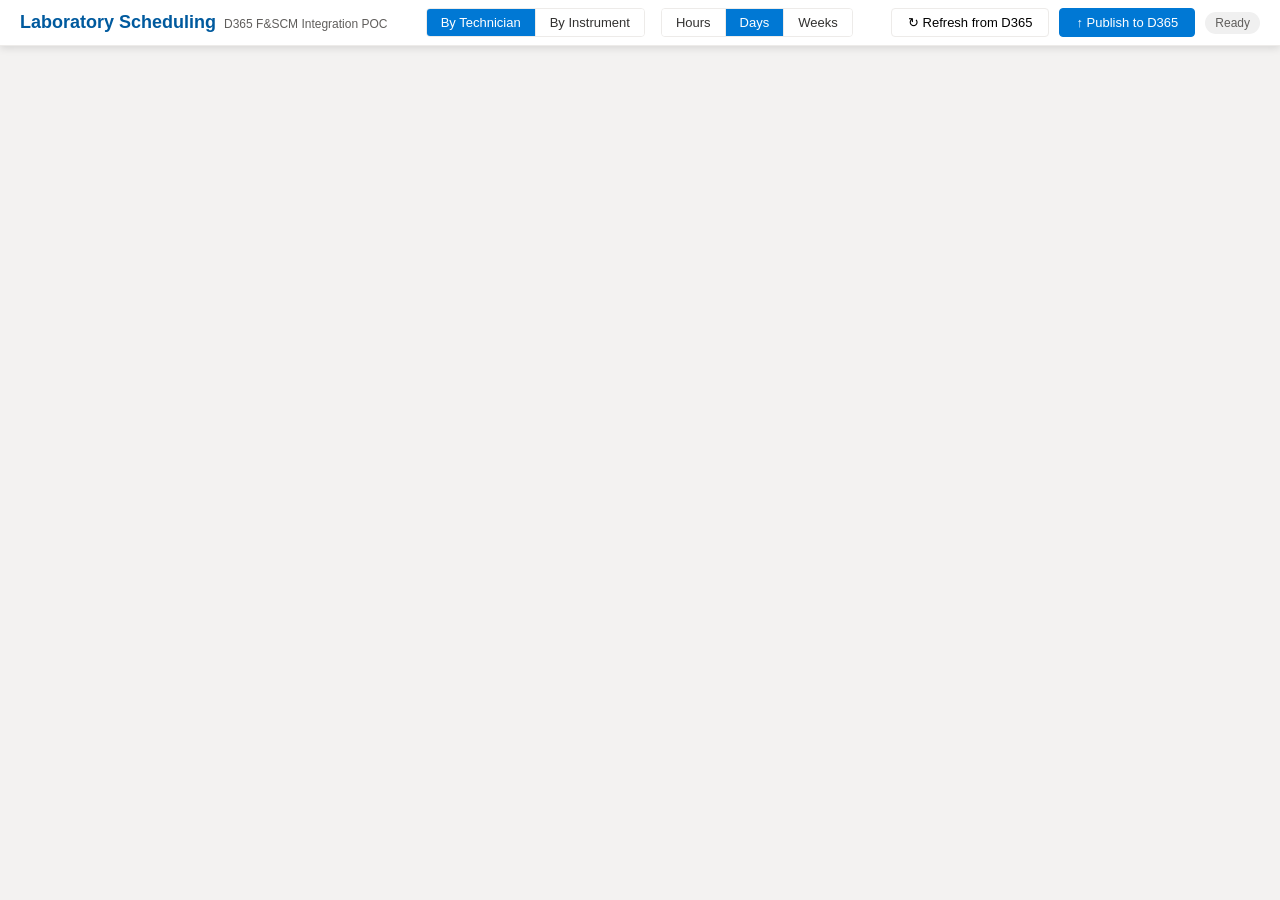
==== index.html @ 111d6b47 "Initial commit: filterable routing assignments dashboard - dashboard.html: interactive dashboard wit" ====
<!DOCTYPE html>
<html lang="en">
<head>
    <meta charset="UTF-8">
    <meta name="viewport" content="width=device-width, initial-scale=1.0">
    <title>D365 Laboratory Scheduling - Gantt POC</title>

    <!-- dhtmlxGantt (GPL v2 free edition) -->
    <script src="https://cdn.dhtmlx.com/gantt/edge/dhtmlxgantt.js"></script>
    <link rel="stylesheet" href="https://cdn.dhtmlx.com/gantt/edge/dhtmlxgantt.css">

    <link rel="stylesheet" href="styles.css">
</head>
<body>
    <!-- Top toolbar -->
    <header class="toolbar">
        <div class="toolbar-left">
            <h1>Laboratory Scheduling</h1>
            <span class="subtitle">D365 F&amp;SCM Integration POC</span>
        </div>
        <div class="toolbar-center">
            <div class="view-toggle">
                <button id="btn-person" class="toggle-btn active" onclick="switchView('person')">By Technician</button>
                <button id="btn-machine" class="toggle-btn" onclick="switchView('machine')">By Instrument</button>
            </div>
            <div class="scale-toggle">
                <button class="scale-btn" onclick="setScale('hour')">Hours</button>
                <button class="scale-btn active" onclick="setScale('day')">Days</button>
                <button class="scale-btn" onclick="setScale('week')">Weeks</button>
            </div>
        </div>
        <div class="toolbar-right">
            <button id="btn-refresh" class="action-btn" onclick="refreshData()">
                &#x21bb; Refresh from D365
            </button>
            <button id="btn-publish" class="action-btn primary" onclick="publishChanges()">
                &#x2191; Publish to D365
            </button>
            <span id="status-indicator" class="status-indicator">Ready</span>
        </div>
    </header>

    <!-- Info bar showing pending changes -->
    <div id="changes-bar" class="changes-bar hidden">
        <span id="changes-count">0</span> pending change(s)
        <button class="link-btn" onclick="showPendingChanges()">View Details</button>
        <button class="link-btn" onclick="discardChanges()">Discard All</button>
    </div>

    <!-- Gantt container -->
    <div id="gantt_here" style="width:100%; height:calc(100vh - 110px);"></div>

    <!-- Pending changes modal -->
    <div id="changes-modal" class="modal hidden">
        <div class="modal-content">
            <div class="modal-header">
                <h2>Pending Schedule Changes</h2>
                <button class="close-btn" onclick="closeModal()">&times;</button>
            </div>
            <div id="changes-list" class="modal-body"></div>
            <div class="modal-footer">
                <button class="action-btn" onclick="closeModal()">Close</button>
                <button class="action-btn primary" onclick="publishChanges(); closeModal();">Publish All</button>
            </div>
        </div>
    </div>

    <!-- Job context menu -->
    <div id="job-context-menu" class="context-menu hidden">
        <div class="context-menu-item" data-action="schedule-from-material">Schedule from material availability</div>
        <div class="context-menu-item" data-action="schedule-previous">Schedule previous jobs</div>
        <div class="context-menu-item" data-action="schedule-next">Schedule next jobs</div>
        <div class="context-menu-item" data-action="schedule-around">Schedule around job</div>
        <div class="context-menu-separator"></div>
        <div class="context-menu-item" data-action="toggle-highlight">Toggle order highlight</div>
        <div class="context-menu-item" data-action="capacity-load">Capacity load</div>
    </div>

    <!-- Order detail lightbox overlay (for custom info) -->
    <div id="order-detail" class="modal hidden">
        <div class="modal-content wide">
            <div class="modal-header">
                <h2 id="detail-title">Order Details</h2>
                <button class="close-btn" onclick="closeOrderDetail()">&times;</button>
            </div>
            <div id="detail-body" class="modal-body"></div>
            <div class="modal-footer">
                <button class="action-btn" onclick="closeOrderDetail()">Close</button>
            </div>
        </div>
    </div>

    <!-- Scripts -->
    <script src="odata-service.js"></script>
    <script src="app.js"></script>
</body>
</html>
---- styles.css ----
/* ============================================
   D365 Laboratory Scheduling — Gantt POC Styles
   ============================================ */

:root {
    --primary: #0078d4;
    --primary-dark: #005a9e;
    --success: #107c10;
    --warning: #ff8c00;
    --danger: #d13438;
    --bg: #f3f2f1;
    --surface: #ffffff;
    --text: #323130;
    --text-muted: #605e5c;
    --border: #edebe9;
    --shadow: 0 2px 8px rgba(0,0,0,0.12);
}

* { box-sizing: border-box; margin: 0; padding: 0; }

body {
    font-family: "Segoe UI", -apple-system, BlinkMacSystemFont, sans-serif;
    background: var(--bg);
    color: var(--text);
}

/* ── TOOLBAR ────────────────────── */
.toolbar {
    display: flex;
    align-items: center;
    justify-content: space-between;
    background: var(--surface);
    padding: 8px 20px;
    border-bottom: 1px solid var(--border);
    box-shadow: var(--shadow);
    z-index: 100;
    flex-wrap: wrap;
    gap: 8px;
}

.toolbar h1 {
    font-size: 18px;
    font-weight: 600;
    color: var(--primary-dark);
    margin: 0;
}

.toolbar .subtitle {
    font-size: 12px;
    color: var(--text-muted);
    margin-left: 8px;
}

.toolbar-left { display: flex; align-items: baseline; }
.toolbar-center { display: flex; gap: 16px; align-items: center; }
.toolbar-right { display: flex; gap: 10px; align-items: center; }

/* ── TOGGLE BUTTONS ─────────────── */
.view-toggle, .scale-toggle {
    display: flex;
    border: 1px solid var(--border);
    border-radius: 4px;
    overflow: hidden;
}

.toggle-btn, .scale-btn {
    padding: 6px 14px;
    font-size: 13px;
    border: none;
    background: var(--surface);
    color: var(--text);
    cursor: pointer;
    transition: all 0.15s;
    font-family: inherit;
}

.toggle-btn:not(:last-child), .scale-btn:not(:last-child) {
    border-right: 1px solid var(--border);
}

.toggle-btn.active, .scale-btn.active {
    background: var(--primary);
    color: white;
}

.toggle-btn:hover:not(.active), .scale-btn:hover:not(.active) {
    background: #f0f0f0;
}

/* ── ACTION BUTTONS ─────────────── */
.action-btn {
    padding: 6px 16px;
    font-size: 13px;
    border: 1px solid var(--border);
    border-radius: 4px;
    background: var(--surface);
    cursor: pointer;
    font-family: inherit;
    transition: all 0.15s;
}

.action-btn:hover { background: #f0f0f0; }

.action-btn.primary {
    background: var(--primary);
    color: white;
    border-color: var(--primary);
}

.action-btn.primary:hover {
    background: var(--primary-dark);
}

.action-btn:disabled {
    opacity: 0.5;
    cursor: not-allowed;
}

.link-btn {
    background: none;
    border: none;
    color: var(--primary);
    cursor: pointer;
    font-size: 13px;
    text-decoration: underline;
    font-family: inherit;
    margin-left: 12px;
}

/* ── STATUS INDICATOR ───────────── */
.status-indicator {
    font-size: 12px;
    padding: 4px 10px;
    border-radius: 12px;
    background: #f0f0f0;
    color: var(--text-muted);
}

.status-indicator.publishing {
    background: #fff4ce;
    color: #8a6d14;
}

.status-indicator.success {
    background: #dff6dd;
    color: var(--success);
}

.status-indicator.error {
    background: #fde7e9;
    color: var(--danger);
}

/* ── CHANGES BAR ────────────────── */
.changes-bar {
    background: #fff4ce;
    padding: 8px 20px;
    font-size: 13px;
    display: flex;
    align-items: center;
    border-bottom: 1px solid #f0e68c;
}

.changes-bar.hidden { display: none; }

#changes-count {
    font-weight: 700;
    color: var(--warning);
    margin-right: 4px;
}

/* ── GANTT OVERRIDES ────────────── */
.gantt_task_line {
    border-radius: 4px;
    border: none;
}

/* Grid resize handle (drag border between grid and timeline) */
.gantt_grid_resize_wrap {
    cursor: col-resize;
    width: 7px !important;
}

.gantt_grid_resize_area {
    background: var(--primary);
    opacity: 0.15;
    width: 3px;
    border-radius: 2px;
}

/* Column resize handle */
.gantt_grid_column_resize_wrap {
    cursor: col-resize;
}

.gantt_grid_head_cell {
    font-weight: 600;
    color: var(--text);
    font-size: 12px;
    white-space: nowrap;
    overflow: hidden;
    text-overflow: ellipsis;
}

.gantt_task_line.priority-high {
    background: #d13438;
}

.gantt_task_line.priority-medium {
    background: #0078d4;
}

.gantt_task_line.priority-low {
    background: #107c10;
}

.gantt_task_line.task-modified {
    box-shadow: 0 0 0 2px #ff8c00, 0 0 8px rgba(255,140,0,0.4);
}

.gantt_task_progress {
    background: rgba(255,255,255,0.35);
    border-radius: 4px;
}

.gantt_tree_content b { color: var(--primary-dark); }

.resource-row {
    background: #f8f8f8 !important;
    font-weight: 600;
}

.gantt_scale_cell {
    font-size: 12px;
}

/* ── GRID CELL DETAIL STYLES ────── */
.grid-order-id {
    font-weight: 700;
    font-size: 11px;
    color: var(--primary-dark);
    margin-right: 2px;
}

.grid-item-name {
    font-size: 12px;
    color: var(--text);
}

.grid-resource {
    font-size: 11px;
    padding: 2px 6px;
    border-radius: 3px;
}

.grid-resource.machine {
    background: #e8f4fd;
    color: #0063b1;
}

.grid-resource.worker {
    background: #f3e8fd;
    color: #5c2d91;
}

/* ── TASK BAR CONTENT STYLES ────── */
.gantt_task_content {
    font-size: 12px;
    padding: 0 8px;
    overflow: hidden;
    text-overflow: ellipsis;
    white-space: nowrap;
}

.bar-order-id {
    font-weight: 700;
    font-size: 10px;
    opacity: 0.85;
    margin-right: 3px;
}

.bar-qty {
    font-size: 10px;
    opacity: 0.8;
    margin-left: 3px;
}

/* Right-side resource label + modified indicator */
.bar-resource {
    font-size: 11px;
    color: var(--text-muted);
    background: rgba(255,255,255,0.85);
    padding: 1px 6px;
    border-radius: 3px;
    margin-right: 4px;
}

.modified-indicator {
    color: #ff8c00;
    font-size: 11px;
    font-weight: 600;
}

/* ── TOOLTIP STYLES ─────────────── */
.gantt-tooltip-custom {
    font-size: 12px;
    line-height: 1.5;
    max-width: 340px;
}

.tt-header {
    font-weight: 700;
    font-size: 13px;
    margin-bottom: 6px;
    padding-bottom: 4px;
    border-bottom: 1px solid rgba(255,255,255,0.2);
}

.tt-table {
    width: 100%;
    border-collapse: collapse;
    margin-bottom: 4px;
}

.tt-table td {
    padding: 1px 4px;
    vertical-align: top;
}

.tt-label {
    font-weight: 600;
    color: rgba(255,255,255,0.7);
    white-space: nowrap;
    width: 90px;
}

.tt-ops-header {
    font-weight: 600;
    margin-top: 6px;
    padding-top: 4px;
    border-top: 1px solid rgba(255,255,255,0.2);
    margin-bottom: 2px;
}

.tt-op {
    font-size: 11px;
    padding-left: 8px;
    opacity: 0.9;
}

.tt-modified {
    color: #ff6b35;
    font-weight: 600;
    margin-top: 6px;
}

/* ── PRIORITY & STATUS BADGES ───── */
.priority-badge {
    display: inline-block;
    padding: 2px 8px;
    border-radius: 10px;
    font-size: 11px;
    font-weight: 600;
    letter-spacing: 0.3px;
}

.priority-high   { background: #fde7e9; color: #d13438; }
.priority-medium { background: #deecf9; color: #0078d4; }
.priority-low    { background: #dff6dd; color: #107c10; }

.status-badge {
    display: inline-block;
    padding: 2px 8px;
    border-radius: 10px;
    font-size: 11px;
    font-weight: 600;
}

.status-scheduled { background: #deecf9; color: #0078d4; }
.status-released  { background: #fff4ce; color: #8a6d14; }
.status-started   { background: #dff6dd; color: #107c10; }

/* ── MODAL ──────────────────────── */
.modal {
    position: fixed;
    top: 0; left: 0; right: 0; bottom: 0;
    background: rgba(0,0,0,0.4);
    display: flex;
    align-items: center;
    justify-content: center;
    z-index: 9999;
}

.modal.hidden { display: none; }

.modal-content {
    background: var(--surface);
    border-radius: 8px;
    box-shadow: 0 8px 32px rgba(0,0,0,0.25);
    max-width: 600px;
    width: 90%;
    max-height: 80vh;
    display: flex;
    flex-direction: column;
}

.modal-content.wide {
    max-width: 750px;
}

.modal-header {
    display: flex;
    justify-content: space-between;
    align-items: center;
    padding: 16px 20px;
    border-bottom: 1px solid var(--border);
}

.modal-header h2 {
    font-size: 16px;
    font-weight: 600;
}

.close-btn {
    background: none;
    border: none;
    font-size: 22px;
    cursor: pointer;
    color: var(--text-muted);
    line-height: 1;
}

.modal-body {
    padding: 16px 20px;
    overflow-y: auto;
    flex: 1;
}

.modal-footer {
    padding: 12px 20px;
    border-top: 1px solid var(--border);
    display: flex;
    justify-content: flex-end;
    gap: 8px;
}

/* ── CHANGES TABLE ──────────────── */
.changes-table {
    width: 100%;
    border-collapse: collapse;
    font-size: 13px;
}

.changes-table th {
    text-align: left;
    padding: 8px 10px;
    background: #f8f8f8;
    border-bottom: 2px solid var(--border);
    font-weight: 600;
}

.changes-table td {
    padding: 8px 10px;
    border-bottom: 1px solid var(--border);
}

.changes-table tr:hover td {
    background: #f5f5f5;
}

/* ── ORDER DETAIL GRID ──────────── */
.detail-grid {
    display: grid;
    grid-template-columns: 140px 1fr;
    gap: 6px 12px;
}

.detail-label {
    font-weight: 600;
    font-size: 13px;
    color: var(--text-muted);
    padding: 4px 0;
}

.detail-value {
    font-size: 13px;
    padding: 4px 0;
}

/* ── RESPONSIVE ─────────────────── */
@media (max-width: 900px) {
    .toolbar { flex-direction: column; gap: 8px; }
    .toolbar-center { flex-wrap: wrap; }
}

/* ── JOB CONTEXT MENU ───────────── */
.context-menu {
    position: fixed;
    background: var(--surface);
    border: 1px solid var(--border);
    border-radius: 6px;
    box-shadow: 0 4px 16px rgba(0,0,0,0.18);
    min-width: 240px;
    z-index: 10000;
    padding: 4px 0;
    font-family: "Segoe UI", -apple-system, BlinkMacSystemFont, sans-serif;
}

.context-menu.hidden {
    display: none;
}

.context-menu-item {
    padding: 8px 16px;
    font-size: 13px;
    color: var(--text);
    cursor: pointer;
    transition: background 0.1s;
    white-space: nowrap;
}

.context-menu-item:hover {
    background: #e8f4fd;
    color: var(--primary-dark);
}

.context-menu-separator {
    height: 1px;
    background: var(--border);
    margin: 4px 0;
}

/* Highlighted task bar */
.gantt_task_line.order-highlighted {
    box-shadow: 0 0 0 3px #ffb900, 0 0 12px rgba(255,185,0,0.5) !important;
}
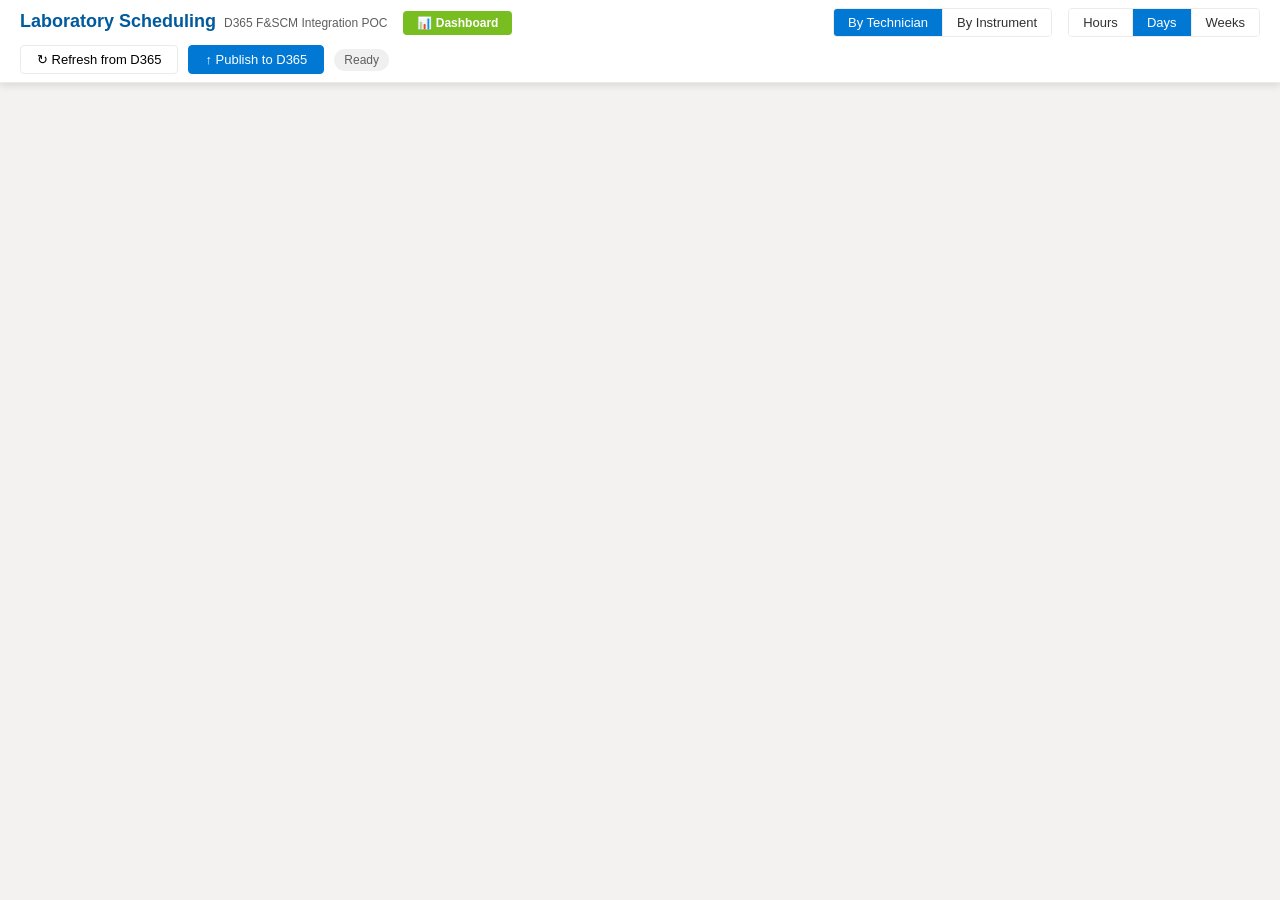
==== commit 149eb613: "Added links" ====
--- a/index.html
+++ b/index.html
@@ -17,6 +17,7 @@
         <div class="toolbar-left">
             <h1>Laboratory Scheduling</h1>
             <span class="subtitle">D365 F&amp;SCM Integration POC</span>
+            <a href="dashboard.html" style="margin-left:16px;background:#78BE20;color:#fff;padding:5px 14px;border-radius:4px;font-weight:600;font-size:12px;text-decoration:none">📊 Dashboard</a>
         </div>
         <div class="toolbar-center">
             <div class="view-toggle">
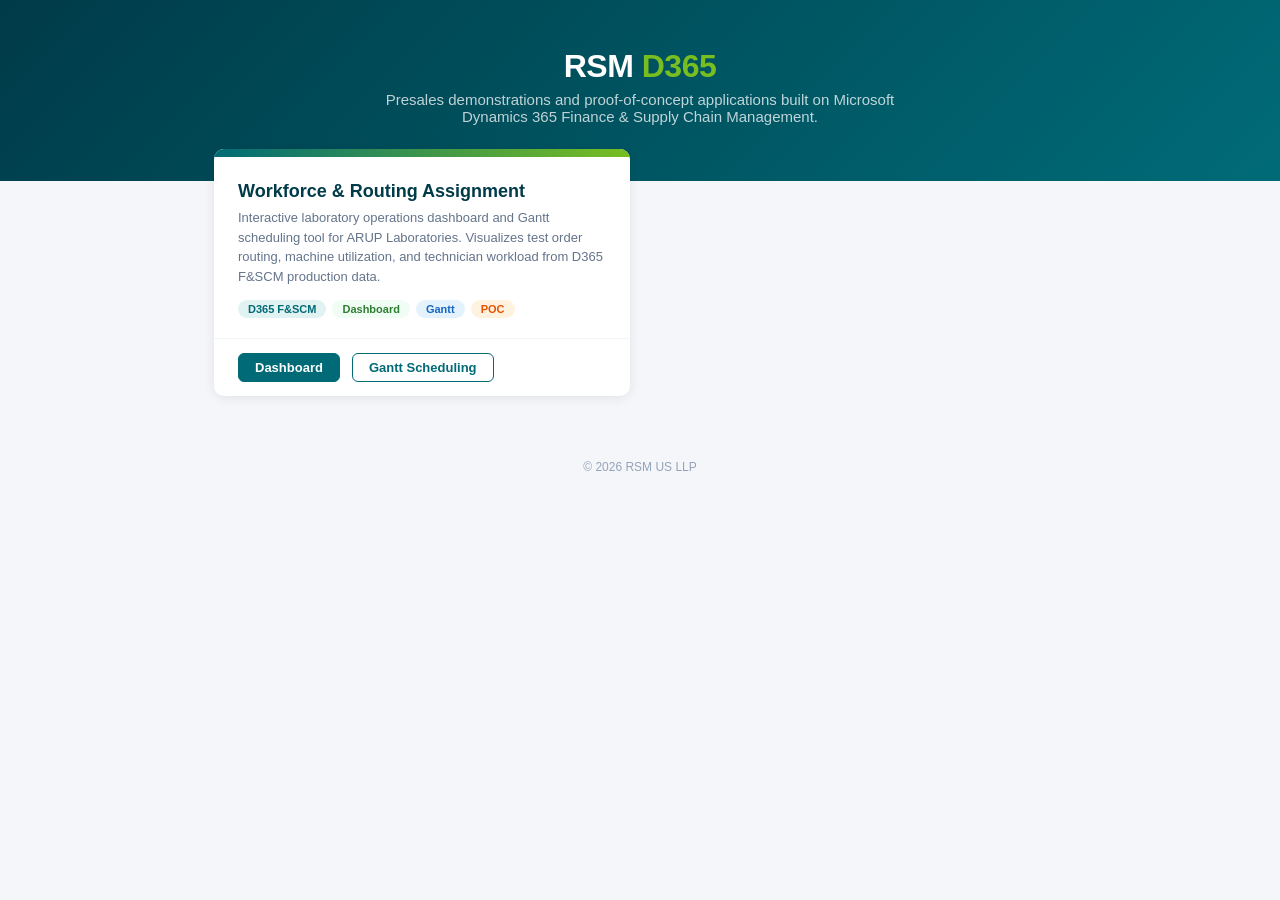
==== commit bd297204: "Switch to GitHub Pages: remove SWA workflow, add index.html landing page" ====
--- a/index.html
+++ b/index.html
@@ -1,98 +1,61 @@
 <!DOCTYPE html>
 <html lang="en">
 <head>
-    <meta charset="UTF-8">
-    <meta name="viewport" content="width=device-width, initial-scale=1.0">
-    <title>D365 Laboratory Scheduling - Gantt POC</title>
-
-    <!-- dhtmlxGantt (GPL v2 free edition) -->
-    <script src="https://cdn.dhtmlx.com/gantt/edge/dhtmlxgantt.js"></script>
-    <link rel="stylesheet" href="https://cdn.dhtmlx.com/gantt/edge/dhtmlxgantt.css">
-
-    <link rel="stylesheet" href="styles.css">
+<meta charset="UTF-8">
+<meta name="viewport" content="width=device-width, initial-scale=1.0">
+<title>RSM D365 — Project Portfolio</title>
+<style>
+*,*::before,*::after{box-sizing:border-box;margin:0;padding:0}
+body{font-family:'Segoe UI',-apple-system,BlinkMacSystemFont,sans-serif;background:#f5f6fa;color:#1e293b;min-height:100vh}
+.header{background:linear-gradient(135deg,#003B49 0%,#006B77 100%);color:#fff;padding:48px 24px 56px;text-align:center}
+.header h1{font-size:32px;font-weight:700;margin-bottom:6px;letter-spacing:-0.5px}
+.header h1 span{color:#78BE20}
+.header p{font-size:15px;color:rgba(255,255,255,.75);max-width:540px;margin:0 auto}
+.projects{max-width:900px;margin:-32px auto 40px;padding:0 24px;display:grid;grid-template-columns:repeat(auto-fill,minmax(320px,1fr));gap:20px}
+.card{background:#fff;border-radius:10px;box-shadow:0 2px 12px rgba(0,0,0,.08);overflow:hidden;transition:transform .2s,box-shadow .2s;display:flex;flex-direction:column}
+.card:hover{transform:translateY(-4px);box-shadow:0 8px 24px rgba(0,0,0,.12)}
+.card-banner{height:8px}
+.card-body{padding:24px 24px 20px;flex:1;display:flex;flex-direction:column}
+.card-body h2{font-size:18px;font-weight:600;margin-bottom:6px;color:#003B49}
+.card-body p{font-size:13px;color:#64748b;line-height:1.5;flex:1}
+.card-tags{display:flex;gap:6px;flex-wrap:wrap;margin-top:14px}
+.tag{font-size:11px;padding:3px 10px;border-radius:10px;font-weight:600}
+.tag.d365{background:#e0f2f1;color:#006B77}
+.tag.dashboard{background:#f0fdf4;color:#2E7D32}
+.tag.gantt{background:#e3f2fd;color:#1565c0}
+.tag.poc{background:#fff3e0;color:#e65100}
+.card-links{border-top:1px solid #f1f5f9;padding:14px 24px;display:flex;gap:12px}
+.card-links a{font-size:13px;font-weight:600;color:#006B77;text-decoration:none;padding:6px 16px;border-radius:6px;border:1px solid #006B77;transition:all .15s}
+.card-links a:hover{background:#006B77;color:#fff}
+.card-links a.primary{background:#006B77;color:#fff}
+.card-links a.primary:hover{background:#005a63}
+.footer{text-align:center;padding:24px;font-size:12px;color:#94a3b8}
+</style>
 </head>
 <body>
-    <!-- Top toolbar -->
-    <header class="toolbar">
-        <div class="toolbar-left">
-            <h1>Laboratory Scheduling</h1>
-            <span class="subtitle">D365 F&amp;SCM Integration POC</span>
-            <a href="dashboard.html" style="margin-left:16px;background:#78BE20;color:#fff;padding:5px 14px;border-radius:4px;font-weight:600;font-size:12px;text-decoration:none">📊 Dashboard</a>
-        </div>
-        <div class="toolbar-center">
-            <div class="view-toggle">
-                <button id="btn-person" class="toggle-btn active" onclick="switchView('person')">By Technician</button>
-                <button id="btn-machine" class="toggle-btn" onclick="switchView('machine')">By Instrument</button>
-            </div>
-            <div class="scale-toggle">
-                <button class="scale-btn" onclick="setScale('hour')">Hours</button>
-                <button class="scale-btn active" onclick="setScale('day')">Days</button>
-                <button class="scale-btn" onclick="setScale('week')">Weeks</button>
-            </div>
-        </div>
-        <div class="toolbar-right">
-            <button id="btn-refresh" class="action-btn" onclick="refreshData()">
-                &#x21bb; Refresh from D365
-            </button>
-            <button id="btn-publish" class="action-btn primary" onclick="publishChanges()">
-                &#x2191; Publish to D365
-            </button>
-            <span id="status-indicator" class="status-indicator">Ready</span>
-        </div>
-    </header>
-
-    <!-- Info bar showing pending changes -->
-    <div id="changes-bar" class="changes-bar hidden">
-        <span id="changes-count">0</span> pending change(s)
-        <button class="link-btn" onclick="showPendingChanges()">View Details</button>
-        <button class="link-btn" onclick="discardChanges()">Discard All</button>
+<div class="header">
+  <h1>RSM <span>D365</span></h1>
+  <p>Presales demonstrations and proof-of-concept applications built on Microsoft Dynamics 365 Finance &amp; Supply Chain Management.</p>
+</div>
+<div class="projects">
+  <div class="card">
+    <div class="card-banner" style="background:linear-gradient(90deg,#006B77,#78BE20)"></div>
+    <div class="card-body">
+      <h2>Workforce &amp; Routing Assignment</h2>
+      <p>Interactive laboratory operations dashboard and Gantt scheduling tool for ARUP Laboratories. Visualizes test order routing, machine utilization, and technician workload from D365 F&amp;SCM production data.</p>
+      <div class="card-tags">
+        <span class="tag d365">D365 F&amp;SCM</span>
+        <span class="tag dashboard">Dashboard</span>
+        <span class="tag gantt">Gantt</span>
+        <span class="tag poc">POC</span>
+      </div>
     </div>
-
-    <!-- Gantt container -->
-    <div id="gantt_here" style="width:100%; height:calc(100vh - 110px);"></div>
-
-    <!-- Pending changes modal -->
-    <div id="changes-modal" class="modal hidden">
-        <div class="modal-content">
-            <div class="modal-header">
-                <h2>Pending Schedule Changes</h2>
-                <button class="close-btn" onclick="closeModal()">&times;</button>
-            </div>
-            <div id="changes-list" class="modal-body"></div>
-            <div class="modal-footer">
-                <button class="action-btn" onclick="closeModal()">Close</button>
-                <button class="action-btn primary" onclick="publishChanges(); closeModal();">Publish All</button>
-            </div>
-        </div>
+    <div class="card-links">
+      <a class="primary" href="workforce-assignment-dashboard.html">Dashboard</a>
+      <a href="workforce-assignment-gantt.html">Gantt Scheduling</a>
     </div>
-
-    <!-- Job context menu -->
-    <div id="job-context-menu" class="context-menu hidden">
-        <div class="context-menu-item" data-action="schedule-from-material">Schedule from material availability</div>
-        <div class="context-menu-item" data-action="schedule-previous">Schedule previous jobs</div>
-        <div class="context-menu-item" data-action="schedule-next">Schedule next jobs</div>
-        <div class="context-menu-item" data-action="schedule-around">Schedule around job</div>
-        <div class="context-menu-separator"></div>
-        <div class="context-menu-item" data-action="toggle-highlight">Toggle order highlight</div>
-        <div class="context-menu-item" data-action="capacity-load">Capacity load</div>
-    </div>
-
-    <!-- Order detail lightbox overlay (for custom info) -->
-    <div id="order-detail" class="modal hidden">
-        <div class="modal-content wide">
-            <div class="modal-header">
-                <h2 id="detail-title">Order Details</h2>
-                <button class="close-btn" onclick="closeOrderDetail()">&times;</button>
-            </div>
-            <div id="detail-body" class="modal-body"></div>
-            <div class="modal-footer">
-                <button class="action-btn" onclick="closeOrderDetail()">Close</button>
-            </div>
-        </div>
-    </div>
-
-    <!-- Scripts -->
-    <script src="odata-service.js"></script>
-    <script src="app.js"></script>
+  </div>
+</div>
+<div class="footer">&copy; 2026 RSM US LLP</div>
 </body>
 </html>
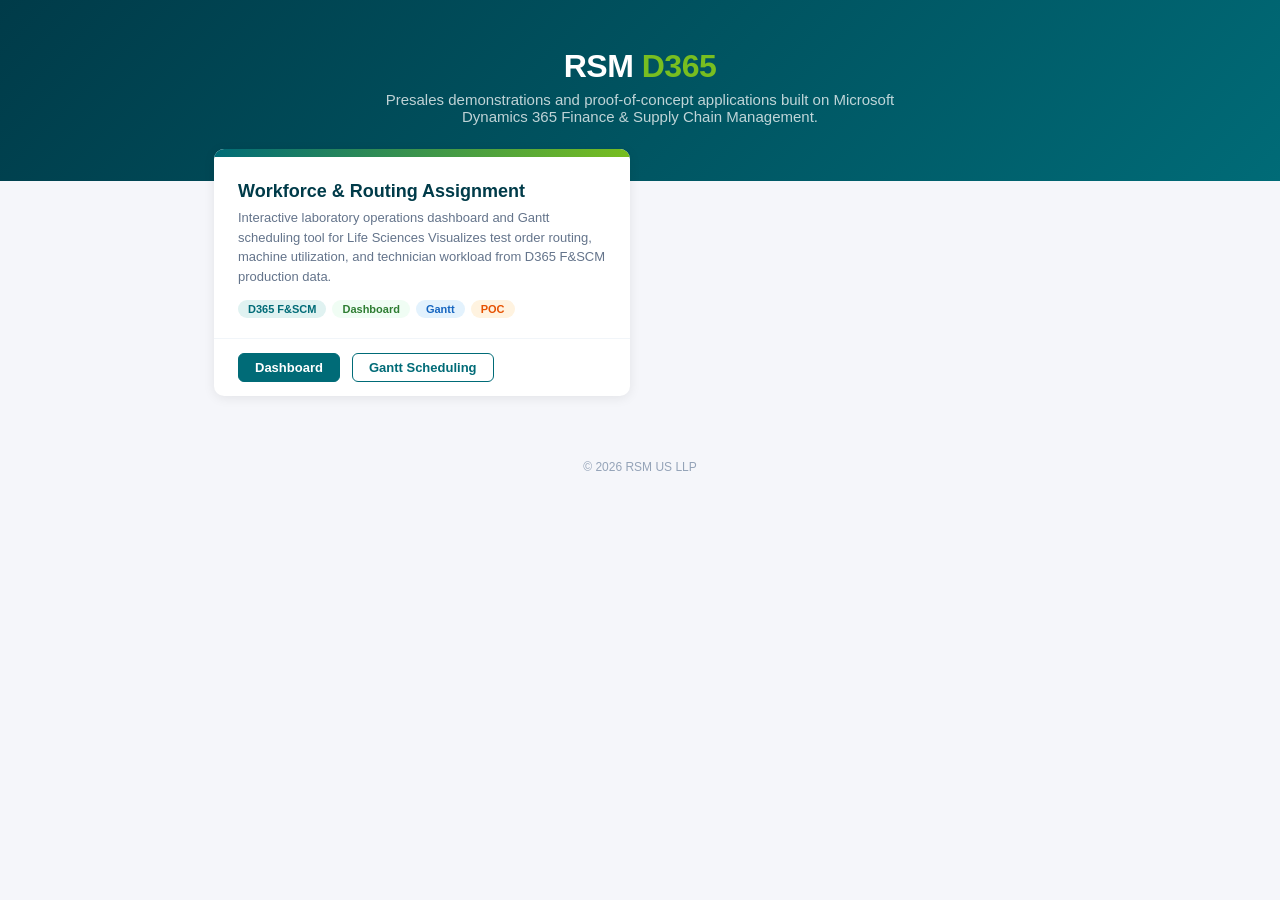
==== commit 76301e1a: "removed client information" ====
--- a/index.html
+++ b/index.html
@@ -42,7 +42,7 @@
     <div class="card-banner" style="background:linear-gradient(90deg,#006B77,#78BE20)"></div>
     <div class="card-body">
       <h2>Workforce &amp; Routing Assignment</h2>
-      <p>Interactive laboratory operations dashboard and Gantt scheduling tool for ARUP Laboratories. Visualizes test order routing, machine utilization, and technician workload from D365 F&amp;SCM production data.</p>
+      <p>Interactive laboratory operations dashboard and Gantt scheduling tool for Life Sciences Visualizes test order routing, machine utilization, and technician workload from D365 F&amp;SCM production data.</p>
       <div class="card-tags">
         <span class="tag d365">D365 F&amp;SCM</span>
         <span class="tag dashboard">Dashboard</span>
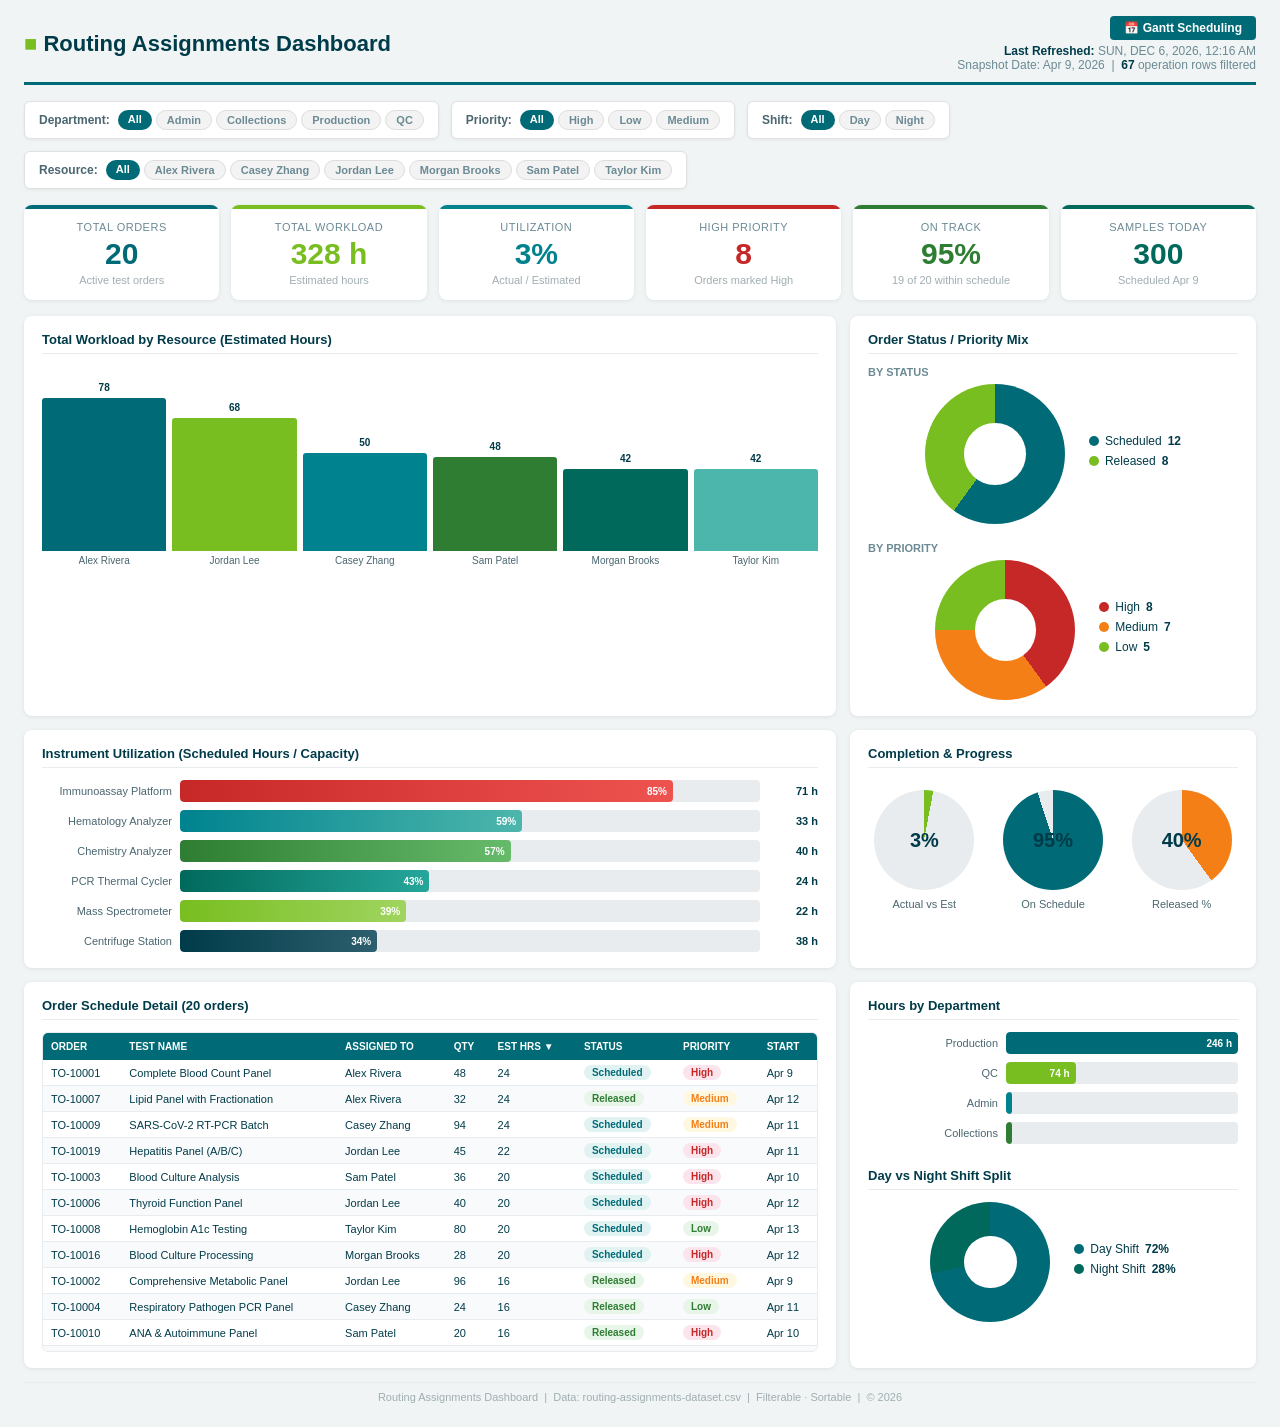
==== commit 61a399bf: "Changed main dashboard name to index from dashboard" ====
--- a/index.html
+++ b/index.html
@@ -3,59 +3,552 @@
 <head>
 <meta charset="UTF-8">
 <meta name="viewport" content="width=device-width, initial-scale=1.0">
-<title>RSM D365 — Project Portfolio</title>
+<title>Routing Assignments Dashboard</title>
 <style>
+/* ── Reset & Base ──────────────────────────── */
 *,*::before,*::after{box-sizing:border-box;margin:0;padding:0}
-body{font-family:'Segoe UI',-apple-system,BlinkMacSystemFont,sans-serif;background:#f5f6fa;color:#1e293b;min-height:100vh}
-.header{background:linear-gradient(135deg,#003B49 0%,#006B77 100%);color:#fff;padding:48px 24px 56px;text-align:center}
-.header h1{font-size:32px;font-weight:700;margin-bottom:6px;letter-spacing:-0.5px}
-.header h1 span{color:#78BE20}
-.header p{font-size:15px;color:rgba(255,255,255,.75);max-width:540px;margin:0 auto}
-.projects{max-width:900px;margin:-32px auto 40px;padding:0 24px;display:grid;grid-template-columns:repeat(auto-fill,minmax(320px,1fr));gap:20px}
-.card{background:#fff;border-radius:10px;box-shadow:0 2px 12px rgba(0,0,0,.08);overflow:hidden;transition:transform .2s,box-shadow .2s;display:flex;flex-direction:column}
-.card:hover{transform:translateY(-4px);box-shadow:0 8px 24px rgba(0,0,0,.12)}
-.card-banner{height:8px}
-.card-body{padding:24px 24px 20px;flex:1;display:flex;flex-direction:column}
-.card-body h2{font-size:18px;font-weight:600;margin-bottom:6px;color:#003B49}
-.card-body p{font-size:13px;color:#64748b;line-height:1.5;flex:1}
-.card-tags{display:flex;gap:6px;flex-wrap:wrap;margin-top:14px}
-.tag{font-size:11px;padding:3px 10px;border-radius:10px;font-weight:600}
-.tag.d365{background:#e0f2f1;color:#006B77}
-.tag.dashboard{background:#f0fdf4;color:#2E7D32}
-.tag.gantt{background:#e3f2fd;color:#1565c0}
-.tag.poc{background:#fff3e0;color:#e65100}
-.card-links{border-top:1px solid #f1f5f9;padding:14px 24px;display:flex;gap:12px}
-.card-links a{font-size:13px;font-weight:600;color:#006B77;text-decoration:none;padding:6px 16px;border-radius:6px;border:1px solid #006B77;transition:all .15s}
-.card-links a:hover{background:#006B77;color:#fff}
-.card-links a.primary{background:#006B77;color:#fff}
-.card-links a.primary:hover{background:#005a63}
-.footer{text-align:center;padding:24px;font-size:12px;color:#94a3b8}
+body{font-family:'Segoe UI',-apple-system,BlinkMacSystemFont,sans-serif;background:#f0f4f4;color:#003B49}
+a{color:#006B77;text-decoration:none}
+
+/* ── Dashboard Shell ───────────────────────── */
+.dashboard{max-width:1480px;margin:0 auto;padding:16px 24px 24px}
+
+/* ── Title Bar ─────────────────────────────── */
+.title-bar{display:flex;align-items:center;justify-content:space-between;margin-bottom:16px;padding-bottom:10px;border-bottom:3px solid #006B77}
+.title-bar h1{font-size:22px;font-weight:600;color:#003B49}
+.title-bar h1 span{color:#78BE20}
+.title-bar .meta{font-size:12px;color:#6B8A94;text-align:right}
+.title-bar .meta strong{color:#003B49}
+
+/* ── Slicer / Filter Row ──────────────────── */
+.slicer-row{display:flex;gap:12px;margin-bottom:16px;flex-wrap:wrap}
+.slicer{background:#fff;border:1px solid #e1e1e1;border-radius:6px;padding:8px 14px;font-size:12px;display:flex;align-items:center;gap:8px;box-shadow:0 1px 3px rgba(0,0,0,.06)}
+.slicer-label{font-weight:600;color:#4A6670;white-space:nowrap}
+.slicer-pills{display:flex;gap:4px;flex-wrap:wrap}
+.pill{padding:3px 10px;border-radius:12px;font-size:11px;font-weight:600;cursor:pointer;user-select:none;transition:all .15s}
+.pill.active{background:#006B77;color:#fff}
+.pill:not(.active){background:#f3f3f3;color:#6B8A94;border:1px solid #ddd}
+.pill:not(.active):hover{background:#e0e7e9;color:#003B49}
+
+/* ── KPI Row ───────────────────────────────── */
+.kpi-row{display:grid;grid-template-columns:repeat(6,1fr);gap:12px;margin-bottom:16px}
+@media(max-width:900px){.kpi-row{grid-template-columns:repeat(3,1fr)}}
+.kpi-card{background:#fff;border-radius:8px;padding:16px 18px 14px;box-shadow:0 1px 4px rgba(0,0,0,.08);text-align:center;position:relative;overflow:hidden;transition:transform .15s}
+.kpi-card:hover{transform:translateY(-2px)}
+.kpi-card::before{content:'';position:absolute;top:0;left:0;right:0;height:4px}
+.kpi-card.c1::before{background:#006B77} .kpi-card.c2::before{background:#78BE20}
+.kpi-card.c3::before{background:#00838F} .kpi-card.c4::before{background:#C62828}
+.kpi-card.c5::before{background:#2E7D32} .kpi-card.c6::before{background:#00695C}
+.kpi-label{font-size:11px;color:#6B8A94;text-transform:uppercase;letter-spacing:.5px;margin-bottom:4px}
+.kpi-value{font-size:30px;font-weight:700;line-height:1.1}
+.kpi-sub{font-size:11px;color:#A0AEB2;margin-top:4px}
+.kpi-card.c1 .kpi-value{color:#006B77} .kpi-card.c2 .kpi-value{color:#78BE20}
+.kpi-card.c3 .kpi-value{color:#00838F} .kpi-card.c4 .kpi-value{color:#C62828}
+.kpi-card.c5 .kpi-value{color:#2E7D32} .kpi-card.c6 .kpi-value{color:#00695C}
+
+/* ── Chart Grid ────────────────────────────── */
+.chart-grid{display:grid;grid-template-columns:2fr 1fr;gap:14px;margin-bottom:14px}
+@media(max-width:900px){.chart-grid{grid-template-columns:1fr}}
+.chart-card{background:#fff;border-radius:8px;padding:16px 18px;box-shadow:0 1px 4px rgba(0,0,0,.08)}
+.chart-card h3{font-size:13px;font-weight:600;color:#003B49;margin-bottom:12px;padding-bottom:6px;border-bottom:1px solid #e8ecee}
+
+/* ── Bar Chart ─────────────────────────────── */
+.bar-chart{display:flex;align-items:flex-end;gap:6px;height:200px;padding-top:10px}
+.bar-group{display:flex;flex-direction:column;align-items:center;flex:1}
+.bar-stack{display:flex;flex-direction:column;justify-content:flex-end;width:100%;height:180px}
+.bar{width:100%;border-radius:3px 3px 0 0;position:relative;min-height:2px;transition:all .3s}
+.bar:hover{opacity:.85}
+.bar-val{position:absolute;top:-16px;left:50%;transform:translateX(-50%);font-size:10px;font-weight:700;color:#003B49;white-space:nowrap}
+.bar-label{font-size:10px;color:#4A6670;margin-top:4px;text-align:center;white-space:nowrap;overflow:hidden;text-overflow:ellipsis;max-width:90px}
+
+/* ── Donut ─────────────────────────────────── */
+.donut-wrap{display:flex;align-items:center;gap:24px;justify-content:center}
+.donut{width:140px;height:140px;border-radius:50%;position:relative;transition:all .3s}
+.donut::after{content:'';position:absolute;top:28%;left:28%;width:44%;height:44%;background:#fff;border-radius:50%}
+.donut-legend{list-style:none}
+.donut-legend li{font-size:12px;margin-bottom:6px;display:flex;align-items:center;gap:6px}
+.legend-dot{width:10px;height:10px;border-radius:50%;display:inline-block}
+.legend-val{font-weight:700}
+
+/* ── Horizontal bar chart ──────────────────── */
+.h-bar-chart{display:flex;flex-direction:column;gap:8px}
+.h-bar-row{display:flex;align-items:center;gap:8px}
+.h-bar-label{width:130px;font-size:11px;color:#4A6670;text-align:right;white-space:nowrap;overflow:hidden;text-overflow:ellipsis}
+.h-bar-track{flex:1;height:22px;background:#e8ecee;border-radius:4px;overflow:hidden;position:relative}
+.h-bar-fill{height:100%;border-radius:4px;display:flex;align-items:center;justify-content:flex-end;padding-right:6px;transition:width .4s}
+.h-bar-fill span{font-size:10px;font-weight:700;color:#fff}
+.h-bar-val{width:50px;font-size:11px;font-weight:700;color:#003B49;text-align:right}
+
+/* ── Table ─────────────────────────────────── */
+.mini-table{width:100%;border-collapse:collapse;font-size:11px}
+.mini-table th{text-align:left;font-weight:600;color:#fff;padding:8px;background:#006B77;font-size:10px;text-transform:uppercase;position:sticky;top:0;cursor:pointer;user-select:none}
+.mini-table th:hover{background:#005560}
+.mini-table th .sort-arrow{float:right;opacity:.5}
+.mini-table td{padding:5px 8px;border-bottom:1px solid #e8ecee}
+.mini-table tr:nth-child(even){background:#f8fafb}
+.mini-table tr:hover{background:#e8f0f2}
+.table-scroll{max-height:320px;overflow-y:auto;border-radius:6px;border:1px solid #e8ecee}
+.badge{display:inline-block;padding:2px 8px;border-radius:10px;font-size:10px;font-weight:600}
+.badge-High{background:#fce4ec;color:#C62828}
+.badge-Medium{background:#fff8e1;color:#F57F17}
+.badge-Low{background:#e8f5e9;color:#2E7D32}
+.badge-Scheduled{background:#e0f2f1;color:#006B77}
+.badge-Released{background:#e8f5e9;color:#2E7D32}
+
+/* ── Gauge ─────────────────────────────────── */
+.gauge-row{display:flex;justify-content:space-around;align-items:center;padding:10px 0;flex-wrap:wrap;gap:16px}
+.gauge{text-align:center}
+.gauge-ring{width:100px;height:100px;border-radius:50%;position:relative;margin:0 auto 8px;transition:all .3s}
+.gauge-ring::after{content:attr(data-pct) '%';position:absolute;top:50%;left:50%;transform:translate(-50%,-50%);font-size:20px;font-weight:700;color:#003B49}
+.gauge-label{font-size:11px;color:#4A6670}
+
+/* ── Footer ────────────────────────────────── */
+.footer-note{text-align:center;font-size:11px;color:#A0AEB2;margin-top:12px;padding-top:8px;border-top:1px solid #e8ecee}
+
+/* ── Loading ───────────────────────────────── */
+.loading{text-align:center;padding:60px;color:#6B8A94;font-size:16px}
+.loading .spinner{display:inline-block;width:32px;height:32px;border:3px solid #e8ecee;border-top-color:#006B77;border-radius:50%;animation:spin .7s linear infinite;margin-bottom:12px}
+@keyframes spin{to{transform:rotate(360deg)}}
+
+/* ── Print ─────────────────────────────────── */
+@media print{body{background:#fff}.dashboard{padding:8px}.pill{cursor:default!important}}
 </style>
 </head>
 <body>
-<div class="header">
-  <h1>RSM <span>D365</span></h1>
-  <p>Presales demonstrations and proof-of-concept applications built on Microsoft Dynamics 365 Finance &amp; Supply Chain Management.</p>
+
+<div class="dashboard" id="app">
+  <div class="loading"><div class="spinner"></div><br>Loading dashboard data…</div>
 </div>
-<div class="projects">
-  <div class="card">
-    <div class="card-banner" style="background:linear-gradient(90deg,#006B77,#78BE20)"></div>
-    <div class="card-body">
-      <h2>Workforce &amp; Routing Assignment</h2>
-      <p>Interactive laboratory operations dashboard and Gantt scheduling tool for Life Sciences Visualizes test order routing, machine utilization, and technician workload from D365 F&amp;SCM production data.</p>
-      <div class="card-tags">
-        <span class="tag d365">D365 F&amp;SCM</span>
-        <span class="tag dashboard">Dashboard</span>
-        <span class="tag gantt">Gantt</span>
-        <span class="tag poc">POC</span>
-      </div>
-    </div>
-    <div class="card-links">
-      <a class="primary" href="workforce-assignment-dashboard.html">Dashboard</a>
-      <a href="workforce-assignment-gantt.html">Gantt Scheduling</a>
+
+<script>
+/* ═══════════════════════════════════════════════════════════════════
+   Routing Assignments Dashboard — Interactive, filterable
+   Data source: routing-assignments-dataset.csv + machine-capacity.csv
+   ═══════════════════════════════════════════════════════════════════ */
+
+const COLORS = {
+  primary:   '#006B77',
+  green:     '#78BE20',
+  dark:      '#003B49',
+  teal2:     '#00838F',
+  red:       '#C62828',
+  forest:    '#2E7D32',
+  deepTeal:  '#00695C',
+  amber:     '#F57F17',
+  muted:     '#6B8A94',
+};
+const BAR_PALETTE = ['#006B77','#78BE20','#00838F','#2E7D32','#00695C','#4DB6AC','#66BB6A','#26A69A','#003B49','#81C784'];
+const MACHINE_GRADIENT = [
+  ['#006B77','#33a0a8'],['#00838F','#4DB6AC'],['#2E7D32','#66BB6A'],
+  ['#00695C','#26A69A'],['#78BE20','#a0d460'],['#003B49','#2D5F6E'],
+];
+
+// ── State ────────────────────────────────────────────────────────
+let rawData = [];
+let capacityData = [];
+let filters = { department: 'All', priority: 'All', shift: 'All', resource: 'All' };
+let tableSortCol = 'estHours';
+let tableSortAsc = false;
+
+// ── CSV Parser ───────────────────────────────────────────────────
+function parseCSV(text) {
+  const lines = text.trim().split('\n');
+  const headers = lines[0].split(',');
+  return lines.slice(1).map(line => {
+    const vals = [];
+    let cur = '', inQ = false;
+    for (let i = 0; i < line.length; i++) {
+      const c = line[i];
+      if (c === '"') { inQ = !inQ; }
+      else if (c === ',' && !inQ) { vals.push(cur.trim()); cur = ''; }
+      else { cur += c; }
+    }
+    vals.push(cur.trim());
+    const obj = {};
+    headers.forEach((h, i) => obj[h.trim()] = vals[i] || '');
+    return obj;
+  });
+}
+
+// ── Data fetch ───────────────────────────────────────────────────
+async function loadData() {
+  const [csvResp, capResp] = await Promise.all([
+    fetch('routing-assignments-dataset.csv'),
+    fetch('machine-capacity.csv'),
+  ]);
+  rawData = parseCSV(await csvResp.text()).map(r => ({
+    ...r,
+    OperationSeq: +r.OperationSeq,
+    EstimatedHours: +r.EstimatedHours,
+    ActualHours: +r.ActualHours,
+    RemainingHours: +r.RemainingHours,
+    Quantity: +r.Quantity,
+    ScheduledStartDt: new Date(r.ScheduledStart),
+    ScheduledEndDt: new Date(r.ScheduledEnd),
+  }));
+  capacityData = parseCSV(await capResp.text()).map(r => ({
+    ...r,
+    CapacityHoursPerDay: +r.CapacityHoursPerDay,
+    AvailableDays: +r.AvailableDays,
+    TotalCapacityHours: +r.TotalCapacityHours,
+    ScheduledHours: +r.ScheduledHours,
+  }));
+  render();
+}
+
+// ── Filter logic ─────────────────────────────────────────────────
+function filtered() {
+  return rawData.filter(r => {
+    if (filters.department !== 'All' && r.Department !== filters.department) return false;
+    if (filters.priority !== 'All' && r.Priority !== filters.priority) return false;
+    if (filters.shift !== 'All' && r.Shift !== filters.shift) return false;
+    if (filters.resource !== 'All' && r.AssignedResource !== filters.resource) return false;
+    return true;
+  });
+}
+
+function unique(arr, key) {
+  return [...new Set(arr.map(r => r[key]))].sort();
+}
+
+// ── Helpers ──────────────────────────────────────────────────────
+function groupSum(arr, key, sumKey) {
+  const m = {};
+  arr.forEach(r => { m[r[key]] = (m[r[key]] || 0) + r[sumKey]; });
+  return Object.entries(m).sort((a, b) => b[1] - a[1]);
+}
+
+function groupCount(arr, key) {
+  const m = {};
+  arr.forEach(r => { m[r[key]] = (m[r[key]] || 0) + 1; });
+  return Object.entries(m);
+}
+
+function distinctCount(arr, key) {
+  return new Set(arr.map(r => r[key])).size;
+}
+
+function sum(arr, key) {
+  return arr.reduce((s, r) => s + (r[key] || 0), 0);
+}
+
+function pct(n, d) { return d ? Math.round(n / d * 100) : 0; }
+function fmt(n) { return Number.isInteger(n) ? n : n.toFixed(1); }
+
+function esc(s) {
+  const d = document.createElement('div');
+  d.textContent = s;
+  return d.innerHTML;
+}
+
+// ── Pill click handler ───────────────────────────────────────────
+function onPill(filterKey, value) {
+  filters[filterKey] = value;
+  render();
+}
+
+// ── Render ───────────────────────────────────────────────────────
+function render() {
+  const data = filtered();
+  const app = document.getElementById('app');
+
+  // Distinct dimensions from full dataset (for filter options)
+  const allDepts = unique(rawData, 'Department');
+  const allPriorities = unique(rawData, 'Priority');
+  const allShifts = unique(rawData, 'Shift');
+  const allResources = unique(rawData, 'AssignedResource');
+
+  // ── Aggregate order-level metrics (deduplicate by OrderID)
+  const orderMap = {};
+  data.forEach(r => {
+    if (!orderMap[r.OrderID]) {
+      orderMap[r.OrderID] = { id: r.OrderID, name: r.ItemName, resource: r.AssignedResource,
+        qty: r.Quantity, status: r.OrderStatus, priority: r.Priority,
+        start: r.ScheduledStart, startDt: r.ScheduledStartDt, endDt: r.ScheduledEndDt,
+        estHours: 0, actualHours: 0, remainHours: 0 };
+    }
+    const o = orderMap[r.OrderID];
+    o.estHours += r.EstimatedHours;
+    o.actualHours += r.ActualHours;
+    o.remainHours += r.RemainingHours;
+    if (r.ScheduledEndDt > o.endDt) o.endDt = r.ScheduledEndDt;
+  });
+  const orders = Object.values(orderMap);
+
+  // ── KPIs
+  const totalOrders = orders.length;
+  const totalHours = sum(data, 'EstimatedHours');
+  const totalActual = sum(data, 'ActualHours');
+  const highPriority = orders.filter(o => o.priority === 'High').length;
+  const now = new Date('2026-04-10T08:00:00');
+  const onTrack = orders.filter(o => o.endDt >= now || o.remainHours === 0).length;
+  const onTrackPct = pct(onTrack, totalOrders);
+  const todayStr = '2026-04-09';
+  const samplesToday = [...new Set(
+    data.filter(r => r.ScheduledStart && r.ScheduledStart.startsWith(todayStr)).map(r => r.OrderID)
+  )].reduce((s, oid) => {
+    const row = data.find(r => r.OrderID === oid);
+    return s + (row ? row.Quantity : 0);
+  }, 0);
+  const utilPct = totalHours > 0 ? pct(totalActual, totalHours) : 0;
+
+  // ── Workload by resource
+  const workloadByResource = groupSum(data, 'AssignedResource', 'EstimatedHours');
+  const maxWorkload = Math.max(...workloadByResource.map(w => w[1]), 1);
+
+  // ── Status / Priority counts (order-level)
+  const statusCounts = groupCount(orders, 'status');
+  const priorityCounts = groupCount(orders, 'priority');
+
+  // ── Machine utilization (use filtered data for scheduled hours, capacity table for max)
+  const machineHours = {};
+  data.forEach(r => {
+    if (r.MachineName) machineHours[r.MachineName] = (machineHours[r.MachineName] || 0) + r.EstimatedHours;
+  });
+  const machineUtil = capacityData.map(c => {
+    const sched = machineHours[c.MachineName] || 0;
+    return { name: c.MachineName, sched, cap: c.TotalCapacityHours, pct: pct(sched, c.TotalCapacityHours) };
+  }).sort((a, b) => b.pct - a.pct);
+
+  // ── Hours by department
+  const deptHours = groupSum(data, 'Department', 'EstimatedHours');
+  const maxDeptH = Math.max(...deptHours.map(d => d[1]), 1);
+
+  // ── Shift split
+  const shiftHours = groupSum(data, 'Shift', 'EstimatedHours');
+  const totalShiftH = shiftHours.reduce((s, sh) => s + sh[1], 0) || 1;
+
+  // ── Completion gauges
+  const actualVsEst = pct(totalActual, totalHours);
+  const releasedOrders = orders.filter(o => o.status === 'Released').length;
+  const releasedPct = pct(releasedOrders, totalOrders);
+
+  // ── Order table
+  let sortedOrders = [...orders];
+  sortedOrders.sort((a, b) => {
+    let va = a[tableSortCol], vb = b[tableSortCol];
+    if (typeof va === 'string') { va = va.toLowerCase(); vb = vb.toLowerCase(); }
+    if (va < vb) return tableSortAsc ? -1 : 1;
+    if (va > vb) return tableSortAsc ? 1 : -1;
+    return 0;
+  });
+
+  // ── Build HTML
+  const pillHTML = (key, options, current) => options.map(o =>
+    `<span class="pill ${o === current ? 'active' : ''}" onclick="onPill('${key}','${esc(o)}')">${esc(o)}</span>`
+  ).join('');
+
+  const statusColor = { Scheduled: COLORS.primary, Released: COLORS.green };
+  const priorityColor = { High: COLORS.red, Medium: COLORS.amber, Low: COLORS.green };
+  const priorityOrder = ['High','Medium','Low'];
+
+  // Donut helpers
+  function donutGradient(entries, colorMap) {
+    const total = entries.reduce((s, e) => s + e[1], 0) || 1;
+    let cum = 0;
+    const stops = entries.map(([k, v]) => {
+      const start = cum; cum += (v / total) * 100;
+      return `${colorMap[k] || '#ccc'} ${start.toFixed(1)}% ${cum.toFixed(1)}%`;
+    });
+    return `conic-gradient(${stops.join(', ')})`;
+  }
+  function donutLegendHTML(entries, colorMap) {
+    return entries.map(([k, v]) =>
+      `<li><span class="legend-dot" style="background:${colorMap[k] || '#ccc'}"></span> ${esc(k)} <span class="legend-val">${v}</span></li>`
+    ).join('');
+  }
+
+  const arrow = (col) => tableSortCol === col ? (tableSortAsc ? ' ▲' : ' ▼') : '';
+
+  app.innerHTML = `
+  <!-- Title Bar -->
+  <div class="title-bar">
+    <h1><span>■</span> Routing Assignments Dashboard</h1>
+    <div class="meta">
+      <div><a href="workforce-assignment-gantt.html" style="background:#006B77;color:#fff;padding:5px 14px;border-radius:4px;font-weight:600;font-size:12px;text-decoration:none;display:inline-block;margin-bottom:4px">📅 Gantt Scheduling</a></div>
+      <div><strong>Last Refreshed:</strong> ${new Date().toLocaleString('en-US',{weekday:'short',year:'numeric',month:'short',day:'numeric',hour:'2-digit',minute:'2-digit'}).toUpperCase()}</div>
+      <div>Snapshot Date: Apr 9, 2026 &nbsp;|&nbsp; <strong>${data.length}</strong> operation rows filtered</div>
     </div>
   </div>
-</div>
-<div class="footer">&copy; 2026 RSM US LLP</div>
+
+  <!-- Slicers -->
+  <div class="slicer-row">
+    <div class="slicer">
+      <span class="slicer-label">Department:</span>
+      <div class="slicer-pills">${pillHTML('department', ['All', ...allDepts], filters.department)}</div>
+    </div>
+    <div class="slicer">
+      <span class="slicer-label">Priority:</span>
+      <div class="slicer-pills">${pillHTML('priority', ['All', ...allPriorities], filters.priority)}</div>
+    </div>
+    <div class="slicer">
+      <span class="slicer-label">Shift:</span>
+      <div class="slicer-pills">${pillHTML('shift', ['All', ...allShifts], filters.shift)}</div>
+    </div>
+    <div class="slicer">
+      <span class="slicer-label">Resource:</span>
+      <div class="slicer-pills">${pillHTML('resource', ['All', ...allResources], filters.resource)}</div>
+    </div>
+  </div>
+
+  <!-- KPI Cards -->
+  <div class="kpi-row">
+    <div class="kpi-card c1"><div class="kpi-label">Total Orders</div><div class="kpi-value">${totalOrders}</div><div class="kpi-sub">Active test orders</div></div>
+    <div class="kpi-card c2"><div class="kpi-label">Total Workload</div><div class="kpi-value">${fmt(totalHours)} h</div><div class="kpi-sub">Estimated hours</div></div>
+    <div class="kpi-card c3"><div class="kpi-label">Utilization</div><div class="kpi-value">${utilPct}%</div><div class="kpi-sub">Actual / Estimated</div></div>
+    <div class="kpi-card c4"><div class="kpi-label">High Priority</div><div class="kpi-value">${highPriority}</div><div class="kpi-sub">Orders marked High</div></div>
+    <div class="kpi-card c5"><div class="kpi-label">On Track</div><div class="kpi-value">${onTrackPct}%</div><div class="kpi-sub">${onTrack} of ${totalOrders} within schedule</div></div>
+    <div class="kpi-card c6"><div class="kpi-label">Samples Today</div><div class="kpi-value">${samplesToday}</div><div class="kpi-sub">Scheduled Apr 9</div></div>
+  </div>
+
+  <!-- Row 1: Workload Bar + Status/Priority Donuts -->
+  <div class="chart-grid">
+    <div class="chart-card">
+      <h3>Total Workload by Resource (Estimated Hours)</h3>
+      <div class="bar-chart">
+        ${workloadByResource.map(([name, hrs], i) => `
+        <div class="bar-group">
+          <div class="bar-stack">
+            <div class="bar" style="height:${(hrs / maxWorkload * 85).toFixed(1)}%; background:${BAR_PALETTE[i % BAR_PALETTE.length]};" title="${esc(name)} — ${fmt(hrs)}h">
+              <span class="bar-val">${fmt(hrs)}</span>
+            </div>
+          </div>
+          <div class="bar-label">${esc(name)}</div>
+        </div>`).join('')}
+      </div>
+    </div>
+
+    <div class="chart-card">
+      <h3>Order Status / Priority Mix</h3>
+      <div style="margin-bottom:18px">
+        <div style="font-size:11px;color:${COLORS.muted};font-weight:600;margin-bottom:6px">BY STATUS</div>
+        <div class="donut-wrap">
+          <div class="donut" style="background:${donutGradient(statusCounts, statusColor)}"></div>
+          <ul class="donut-legend">${donutLegendHTML(statusCounts, statusColor)}</ul>
+        </div>
+      </div>
+      <div>
+        <div style="font-size:11px;color:${COLORS.muted};font-weight:600;margin-bottom:6px">BY PRIORITY</div>
+        <div class="donut-wrap">
+          <div class="donut" style="background:${donutGradient(
+            priorityOrder.map(p => [p, orders.filter(o => o.priority === p).length]).filter(e => e[1] > 0),
+            priorityColor
+          )}"></div>
+          <ul class="donut-legend">${donutLegendHTML(
+            priorityOrder.map(p => [p, orders.filter(o => o.priority === p).length]).filter(e => e[1] > 0),
+            priorityColor
+          )}</ul>
+        </div>
+      </div>
+    </div>
+  </div>
+
+  <!-- Row 2: Machine Utilization + Gauges -->
+  <div class="chart-grid">
+    <div class="chart-card">
+      <h3>Instrument Utilization (Scheduled Hours / Capacity)</h3>
+      <div class="h-bar-chart">
+        ${machineUtil.map((m, i) => {
+          const grad = MACHINE_GRADIENT[i % MACHINE_GRADIENT.length];
+          const barColor = m.pct >= 85 ? `linear-gradient(90deg,${COLORS.red},#ef5350)` : `linear-gradient(90deg,${grad[0]},${grad[1]})`;
+          return `<div class="h-bar-row">
+            <div class="h-bar-label">${esc(m.name)}</div>
+            <div class="h-bar-track"><div class="h-bar-fill" style="width:${Math.min(m.pct, 100)}%;background:${barColor}"><span>${m.pct}%</span></div></div>
+            <div class="h-bar-val">${fmt(m.sched)} h</div>
+          </div>`;
+        }).join('')}
+      </div>
+    </div>
+
+    <div class="chart-card">
+      <h3>Completion & Progress</h3>
+      <div class="gauge-row">
+        <div class="gauge">
+          <div class="gauge-ring" data-pct="${actualVsEst}" style="background:conic-gradient(${COLORS.green} 0% ${actualVsEst}%, #e8ecee ${actualVsEst}% 100%)"></div>
+          <div class="gauge-label">Actual vs Est</div>
+        </div>
+        <div class="gauge">
+          <div class="gauge-ring" data-pct="${onTrackPct}" style="background:conic-gradient(${COLORS.primary} 0% ${onTrackPct}%, #e8ecee ${onTrackPct}% 100%)"></div>
+          <div class="gauge-label">On Schedule</div>
+        </div>
+        <div class="gauge">
+          <div class="gauge-ring" data-pct="${releasedPct}" style="background:conic-gradient(${COLORS.amber} 0% ${releasedPct}%, #e8ecee ${releasedPct}% 100%)"></div>
+          <div class="gauge-label">Released %</div>
+        </div>
+      </div>
+    </div>
+  </div>
+
+  <!-- Row 3: Table + Dept/Shift -->
+  <div class="chart-grid">
+    <div class="chart-card">
+      <h3>Order Schedule Detail (${sortedOrders.length} orders${sortedOrders.length > 50 ? ' — top 50 shown' : ''})</h3>
+      <div class="table-scroll">
+      <table class="mini-table">
+        <thead><tr>
+          <th onclick="sortTable('id')">Order${arrow('id')}</th>
+          <th onclick="sortTable('name')">Test Name${arrow('name')}</th>
+          <th onclick="sortTable('resource')">Assigned To${arrow('resource')}</th>
+          <th onclick="sortTable('qty')">Qty${arrow('qty')}</th>
+          <th onclick="sortTable('estHours')">Est Hrs${arrow('estHours')}</th>
+          <th onclick="sortTable('status')">Status${arrow('status')}</th>
+          <th onclick="sortTable('priority')">Priority${arrow('priority')}</th>
+          <th onclick="sortTable('start')">Start${arrow('start')}</th>
+        </tr></thead>
+        <tbody>
+          ${sortedOrders.slice(0, 50).map(o => `<tr>
+            <td>${esc(o.id)}</td>
+            <td>${esc(o.name)}</td>
+            <td>${esc(o.resource)}</td>
+            <td>${o.qty}</td>
+            <td>${fmt(o.estHours)}</td>
+            <td><span class="badge badge-${o.status}">${o.status}</span></td>
+            <td><span class="badge badge-${o.priority}">${o.priority}</span></td>
+            <td>${o.start ? new Date(o.start).toLocaleDateString('en-US',{month:'short',day:'numeric'}) : ''}</td>
+          </tr>`).join('')}
+        </tbody>
+      </table>
+      </div>
+    </div>
+
+    <div class="chart-card">
+      <h3>Hours by Department</h3>
+      <div class="h-bar-chart" style="margin-top:10px">
+        ${deptHours.map(([dept, hrs], i) => `<div class="h-bar-row">
+          <div class="h-bar-label">${esc(dept)}</div>
+          <div class="h-bar-track"><div class="h-bar-fill" style="width:${(hrs / maxDeptH * 100).toFixed(0)}%;background:${BAR_PALETTE[i % BAR_PALETTE.length]}"><span>${fmt(hrs)} h</span></div></div>
+        </div>`).join('')}
+      </div>
+
+      <h3 style="margin-top:24px">Day vs Night Shift Split</h3>
+      <div class="donut-wrap" style="margin-top:8px">
+          <div class="donut" style="width:120px;height:120px;background:${donutGradient(shiftHours, {Day:COLORS.primary, Night:COLORS.deepTeal})}"></div>
+        <ul class="donut-legend">
+          ${shiftHours.map(([s, h]) =>
+            `<li><span class="legend-dot" style="background:${s === 'Day' ? COLORS.primary : COLORS.deepTeal}"></span> ${s} Shift <span class="legend-val">${pct(h, totalShiftH)}%</span></li>`
+          ).join('')}
+        </ul>
+      </div>
+    </div>
+  </div>
+
+  <!-- Footer -->
+  <div class="footer-note">
+    Routing Assignments Dashboard &nbsp;|&nbsp; Data: routing-assignments-dataset.csv &nbsp;|&nbsp; Filterable &middot; Sortable &nbsp;|&nbsp; &copy; 2026
+  </div>`;
+}
+
+// ── Table sorting ────────────────────────────────────────────────
+function sortTable(col) {
+  if (tableSortCol === col) tableSortAsc = !tableSortAsc;
+  else { tableSortCol = col; tableSortAsc = true; }
+  render();
+}
+
+// ── Boot ─────────────────────────────────────────────────────────
+loadData().catch(err => {
+  document.getElementById('app').innerHTML = `<div class="loading" style="color:#D04A02">Failed to load data. Ensure CSV files are in the same directory.<br><small>${esc(err.message)}</small></div>`;
+});
+</script>
 </body>
 </html>
